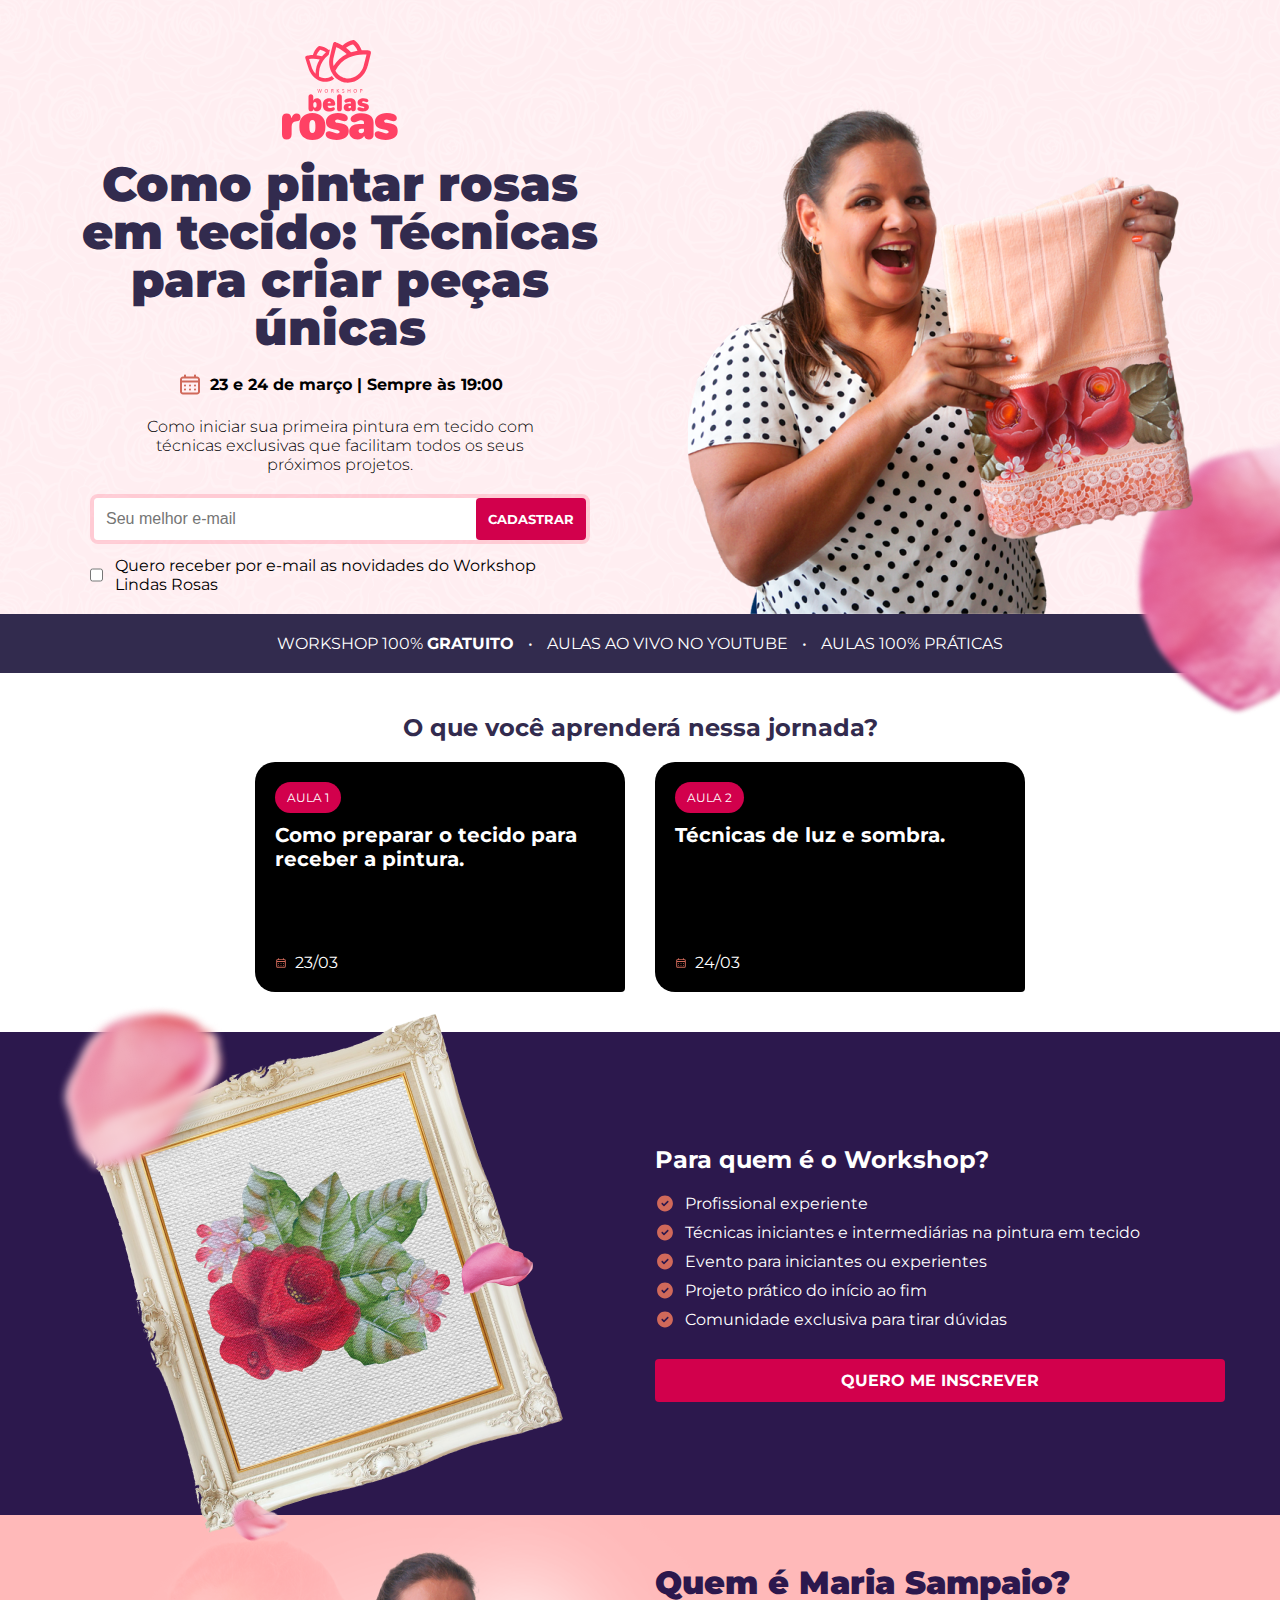
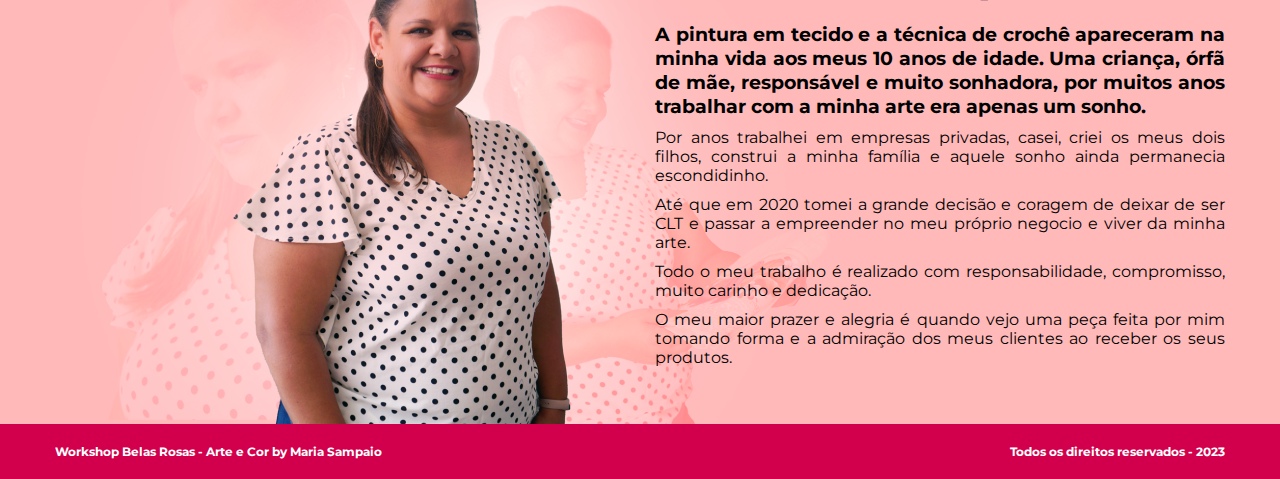
==== index.html @ 1a1a2178 "✨feature: envio do formulario utilizando api" ====
<!DOCTYPE html>
<html lang="pt-BR">
<head>
  <meta charset="UTF-8">
  <meta http-equiv="X-UA-Compatible" content="IE=edge" />
  <meta name="viewport" content="width=device-width, initial-scale=1.0" />
  <meta name="title" content="Workshop Belas Rosas" />
  <meta name="description" content="Participe do Workshop Belas Rosas e aprenda técnicas avançadas de pintura em tecido para criar rosas realistas e personalizadas." />
  <meta name="keywords" content="Pintura em tecido, Rosas, Técnicas de pintura, Peças únicas, Arte em tecido, Pintura artesanal, Estilo floral, Como criar rosas realistas, Aprenda a pintar rosas, Artesanato em tecido, Fazer rosas em tecido, Passo a passo para pintar rosas, Pintura para iniciantes" />

  <meta name="language" content="pt-br" />
  <meta name="copyright" content="Participe do Workshop Belas Rosas e aprenda técnicas avançadas de pintura em tecido para criar rosas realistas e personalizadas." />
  <meta name="distribution" content="global" />
  <meta name="audience" content="all" />
  <meta name="url" content="https://www.workshop.lojaarteecor.com.br/" />
  <meta name="classification" content="Workshop Belas Rosas: Como pintar rosas em tecido" />
  <meta name="category" content="Workshop Belas Rosas: Como pintar rosas em tecido" />
  <meta name="Page-Topic" content="Workshop Belas Rosas: Como pintar rosas em tecido" />
  <meta name="rating" content="general" />
  <meta name="city" content="São Paulo, SP" />
  <meta name="country" content="Brasil" />
  <meta property="publisher" content="Wule Agência Digital" />

  <!-- Google -->
  <meta name="canonical" content="https://www.workshop.lojaarteecor.com.br/" />
  <meta name="googlebot" content="index, follow" />
  <meta name="geo.placename" content="Brasil" />
  <meta name="geo.region" content="São Paulo, SP" />

  <!-- Twitter -->
  <meta name="twitter:card" content="https://www.workshop.lojaarteecor.com.br/images/card.png" />
  <meta name="twitter:image" content="https://www.workshop.lojaarteecor.com.br/images/card.png" />
  <meta name="twitter:site" content="https://www.workshop.lojaarteecor.com.br/" />
  <meta name="twitter:title" content="Workshop Belas Rosas" />
  <meta name="twitter:description" content="Participe do Workshop Belas Rosas e aprenda técnicas avançadas de pintura em tecido para criar rosas realistas e personalizadas." />
  <meta name="twitter:image:src" content="https://www.workshop.lojaarteecor.com.br/images/card.png" />

  <!-- Facebook -->
  <meta property="og:title" content="Workshop Belas Rosas - Faça sua inscrição" />
  <meta property="og:type" content="website" />
  <meta property="og:url" content="https://www.workshop.lojaarteecor.com.br/" />
  <meta property="og:site_name" content="Workshop Belas Rosas" />
  <meta property="og:author" content="Wule Agência Digital" />
  <meta property="og:locale" content="pt_BR" />
  <meta property="og:region" content="Brasil" />
  <meta property="og:image" content="https://www.workshop.lojaarteecor.com.br/images/card.png" />
  <meta property="og:image:type" content="image/jpg" />
  <meta property="og:image:width" content="250" />
  <meta property="og:image:height" content="250" />
  <meta property="og:description" content="Participe do Workshop Belas Rosas e aprenda técnicas avançadas de pintura em tecido para criar rosas realistas e personalizadas. Este guia prático e passo a passo é perfeito para iniciantes e artistas experientes que desejam aprimorar suas habilidades de pintura em tecido e criar peças únicas." />
  
  <meta name="robots" content="index, follow" />

  <link rel="icon" href="https://www.workshop.lojaarteecor.com.br/favicon.png" type="image/x-icon" />
  <link rel="shortcut icon" type="image/x-icon" href="https://www.workshop.lojaarteecor.com.br/favicon.png" />

  <title>Workshop Belas Rosas - Faça sua inscrição</title>
  <link rel="stylesheet" href="./css/bootstrap-grid.min.css" />
  <link rel="stylesheet" href="./css/style.css" />
  <link rel="preconnect" href="https://fonts.googleapis.com" />
  <link rel="preconnect" href="https://fonts.gstatic.com" crossorigin />
  <link href="https://fonts.googleapis.com/css2?family=Montserrat:wght@300;400;500;600;700;800&display=swap" rel="stylesheet" />
  <!-- Google Tag Manager -->
  <script>(function(w,d,s,l,i){w[l]=w[l]||[];w[l].push({'gtm.start':
    new Date().getTime(),event:'gtm.js'});var f=d.getElementsByTagName(s)[0],
    j=d.createElement(s),dl=l!='dataLayer'?'&l='+l:'';j.async=true;j.src=
    'https://www.googletagmanager.com/gtm.js?id='+i+dl;f.parentNode.insertBefore(j,f);
    })(window,document,'script','dataLayer','GTM-PNMHMGB');</script>
    <!-- End Google Tag Manager -->
</head>
<body>
  <header>
    <div class="container">
      <div class="row">
        <div class="col-xl-6 content" id="form">
          <img src="./images/workshop-belas-rosas.svg" class="logo" alt="Workshop Belas Rosas">
          <h1>Como pintar rosas em tecido: Técnicas para criar peças únicas</h1>
          <p class="date"><img src="./images/calender.svg" alt="Período"> 23 e 24 de março | Sempre às 19:00</p>
          <p class="caption">Como iniciar sua primeira pintura em tecido
            com técnicas exclusivas que facilitam
            todos os seus próximos projetos.</p>
          <form id="subscription">
            <div class="form">
              <input type="mail" id="email" required name="email" placeholder="Seu melhor e-mail">
              <button onclick="dataLayer.push({'event': 'cadastrar'})">Cadastrar</button>
            </div>
            <p class="therms"><input type="checkbox" id="therm" /> <label for="therm">Quero receber por e-mail as novidades do Workshop Lindas Rosas</label></p>
          </form>
        </div>
        <div class="col-xl-6 headline"><img src="./images/capa-tecnicas.png" alt="Workshop Belas Rosas"></div>
      </div>
    </div>
  </header>
  <main>
    <section class="target">
      <div class="container">
        <div class="row">
          <div class="col-12 text-center">WORKSHOP 100% <strong>GRATUITO</strong> <span>•</span> AULAS AO VIVO NO YOUTUBE <span>•</span> AULAS 100% PRÁTICAS</div>
        </div>
      </div>
    </section>
    <section class="container journey">
      <div class="row">
        <div class="col-12 text-center"><h2>O que você aprenderá nessa jornada?</h2></div>
        <div class="col-xl-4">
          <a href="">
            <span class="tag">AULA 1</span>
            <h2>Como preparar o tecido para receber a pintura.</h2>
            <span class="date"><img src="./images/calender.svg" alt="Calendário"> 23/03</span>
          </a>
        </div>
        <div class="col-xl-4">
          <a href="">
            <span class="tag">AULA 2</span>
            <h2>Técnicas de luz e sombra.</h2>
            <span class="date"><img src="./images/calender.svg" alt="Calendário"> 24/03</span>
          </a>
        </div>
      </div>
    </section>
    <section class="workshop-target">
      <div class="container">
        <div class="row">
          <div class="col-xl-6"><img src="./images/quadro-rosas.png" alt="Para quem é o Workshop?"></div>
          <div class="col-xl-6 content">
            <h3>Para quem é o Workshop?</h3>
            <ul>
              <li>Profissional experiente</li>
              <li>Técnicas iniciantes e intermediárias na pintura em tecido </li>
              <li>Evento para iniciantes ou experientes</li>
              <li>Projeto prático do início ao fim</li>
              <li>Comunidade exclusiva para tirar dúvidas</li>
            </ul>
            <a href="#form" class="button" onclick="dataLayer.push({'event': 'quero-me-inscrever'})">Quero me inscrever</a>
          </div>
        </div>
      </div>
    </section>
    <section class="about">
      <div class="container">
        <div class="row">
          <div class="col-xl-6 about-image"><img src="./images/about-maria-sampaio.png" alt="Quem é Maria Sampaio?"></div>
          <div class="col-xl-6 content">
            <h4>Quem é Maria Sampaio?</h4>
            <p class="subtitle">A pintura em tecido e a técnica de crochê apareceram na minha vida aos meus 10 anos de idade. Uma criança, órfã de mãe, responsável e muito sonhadora, por muitos anos trabalhar com a minha arte era apenas um sonho.</p>
            <p>Por anos trabalhei em empresas privadas, casei, criei os meus dois filhos, construi a minha família e aquele sonho ainda permanecia escondidinho. </p>
            <p>Até que em 2020 tomei a grande decisão e coragem de deixar de ser CLT e passar a empreender no meu próprio negocio e viver da minha arte.</p>
            <p>Todo o meu trabalho é realizado com responsabilidade, compromisso, muito carinho e dedicação.</p>
            <p>O meu maior prazer e alegria é quando vejo uma peça feita por mim tomando forma e a admiração dos meus clientes ao receber os seus produtos.</p>
          </div>
        </div>
      </div>
    </section>
  </main>
  <footer>
    <div class="container">
      <div class="row">
        <div class="col-xl-6">Workshop Belas Rosas - Arte e Cor by Maria Sampaio</div>
        <div class="col-xl-6 text-end">Todos os direitos reservados - 2023</div>
      </div>
    </div>
  </footer>
  
  <script type='application/ld+json'>
    {
      "@context": "http://www.schema.org",
      "@type": "WebSite",
      "name": "Workshop Belas Rosas",
      "url": "https://www.workshop.lojaarteecor.com.br/",
      "description": "Participe do Workshop Belas Rosas e aprenda técnicas avançadas de pintura em tecido para criar rosas realistas e personalizadas. Este guia prático e passo a passo é perfeito para iniciantes e artistas experientes que desejam aprimorar suas habilidades de pintura em tecido e criar peças únicas.",
      "publisher": "https://wueliton.github.io"
    }
  </script>
  
  <script type="application/ld+json">
    {
      "@context": "http://schema.org",
      "@type": "BreadcrumbList",
      "itemListElement":[
      {
        "@type":"ListItem",
        "position":1,
        "item": { "@id":"https://www.workshop.lojaarteecor.com.br/", "name":"Workshop Belas Rosas", "url":"https://www.workshop.lojaarteecor.com.br/" }
      }
      ]
    }
  </script>

  <script type="application/ld+json">
		{
			"@context": "https://schema.org/",
			"@type": "Event",
			"name": "Workshop Belas Rosas",
			"description": "Participe do Workshop Belas Rosas e aprenda técnicas avançadas de pintura em tecido para criar rosas realistas e personalizadas. Este guia prático e passo a passo é perfeito para iniciantes e artistas experientes que desejam aprimorar suas habilidades de pintura em tecido e criar peças únicas.",
			"startDate": "2023-04-01T09:00-03:00",
			"endDate": "2023-04-01T16:00-03:00",
			"eventAttendanceMode": "https://schema.org/OnlineEventAttendanceMode",
			"location": {
				"@type": "VirtualLocation",
				"url": "https://www.youtube.com.br"
			},
			"organizer": {
				"@type": "Organization",
				"name": "Arte e Cor by Maria Sampaio",
				"url": "https://www.lojaarteecor.com.br/"
			},
			"offers": {
				"@type": "Offer",
				"price": "0",
				"priceCurrency": "BRL",
				"url": "https://www.workshop.lojaarteecor.com.br/"
			},
			"performer": {
				"@type": "Person",
				"name": "Maria Sampaio",
				"url": "https://www.instagram.com/mah_arte_e_cor"
			}
		}
	</script>
  <!-- Google Tag Manager (noscript) -->
  <noscript><iframe src="https://www.googletagmanager.com/ns.html?id=GTM-PNMHMGB"
    height="0" width="0" style="display:none;visibility:hidden"></iframe></noscript>
    <!-- End Google Tag Manager (noscript) -->
  <script>
    document.getElementById('form').addEventListener('submit', function(event) {
      event.preventDefault();
      if(!document.getElementById('therm').checked) {
        alert('É necessário aceitar as comunicações por e-mail');
        return;
      };

      const email = document.getElementById('email').value;
      if(!email) {
        alert('É necessário informar um e-mail');
        return;
      };

      fetch('https://www.api.lojaarteecor.com.br/.netlify/functions/api/sendmail', {
        method: 'POST',
        headers: {
          "Content-Type": "application/json"
        },
        body: JSON.stringify({ email })
      }).then((res) => alert('Enviado com sucesso')).catch((err) => {
        alert('Erro ao enviar o formulário, tente novamente mais tarde');
      });
    });
  </script>
</body>
</html>
---- css/style.css ----
*, 
*:after,
*:before {
  margin: 0;
  padding: 0;
  box-sizing: border-box;
  text-decoration: none;
  scroll-behavior: smooth;
}

body{
  font-size: 100%;
  list-style-type: none;
  font-family: 'Montserrat';
}

img {
  display: block;
}

button, .button {
  padding: 12px;
  text-transform: uppercase;
  background: #D2004C;
  color: white;
  border: 0;
  border-radius: 4px;
  font-weight: bold;
  cursor: pointer;
  text-align: center;
  font-family: Montserrat;
}

h1 {
  font-size: 3em;
  line-height: 1em;
  font-weight: 900;
  color: #322B4E;
}

.caption {
  max-width: 400px;
  font-weight: 300;
}

.text-center {
  text-align: center;
}

.text-end {
  text-align: right;
}

.content {
  justify-content: center;
  display: flex;
  flex-direction: column;
}

.container {
  max-width: 1200px;
  padding: 40px 15px;
  margin: auto;
}

header {
  background: url(../images/background-pattern.png) repeat #FFEEF1;
}

header .logo {
  color: red;
}

header .container {
  padding-bottom: 0;
}

header .container .content {
  text-align: center;
  align-items: center;
  gap: 20px;
  padding-bottom: 20px;
}

header .date {
  display: flex;
  gap: 8px;
  align-items: center;
  font-weight: bold;
}

header .headline {
  display: flex;
  align-items: flex-end;
}

header .headline img {
  margin-left: auto;
  margin-right: auto;
  max-width: 100%;
}

header::before {
  content: '';
  height: 400px;
  width: 200px;
  background: url(../images/background-petal.png) no-repeat;
  background-position: left top;
  position: absolute;
  right: 0;
  top: 350px;
}

header .form {
  display: flex;
  width: 100%;
  max-width: 500px;
  border-radius: 8px;
  border: 4px solid #ff416433;
}

header .therms {
  max-width: 500px;
  display: flex;
  text-align: left;
  margin-top: 12px;
  font-size: 1em;
  gap: 12px;
}

header .form input {
  border: 0;
  padding: 12px;
  border-radius: 4px 0 0 4px;
  width: 100%;
  outline: none;
  font-size: 16px;
}

.target {
  background: #322B4E;
  color: white;
}

.target .container {
  padding: 20px 15px;
}

.target span {
  margin: 0 10px;
}

.journey .row {
  justify-content: center;
}

.journey h2 {
  font-size: 1.5em;
  margin-bottom: 20px;
  color: #322B4E;
}

.journey a {
  padding: 20px;
  background: black;
  color: white;
  border-radius: 20px 20px 4px 20px;
  display: flex;
  flex-direction: column;
  gap: 10px;
  align-items: flex-start;
  height: 230px;
}

.journey a h2 {
  color: white;
  font-size: 1.25em;
}

.journey .tag {
  font-size: 0.75em;
  background-color: #D2004C;
  padding: 8px 12px;
  border-radius: 20px;
}

.journey .date {
  margin-top: auto;
  display: flex;
  gap: 8px;
  align-items: center;
}

.journey .date img {
  height: 12px;
  width: 12px;
}

.workshop-target {
  background-color: #2C184D;
  color: white;
}

.workshop-target img {
  margin-top: -100px;
  margin-bottom: -100px;
  position: relative;
  z-index: 2;
}

.workshop-target h3 {
  font-size: 1.5em;
  margin-bottom: 20px;
}

.workshop-target ul {
  list-style: none;
  display: flex;
  gap: 10px;
  flex-direction: column;
  padding-left: 30px;
  margin-bottom: 30px;
}

.workshop-target ul li::before {
  content: '';
  height: 20px;
  width: 20px;
  position: absolute;
  background: url(../images/check-circle.svg) no-repeat;
  background-size: contain;
  margin-left: -30px;
}

.about {
  background-color: #FFB9B9;
}

.about .container {
  padding: 0 15px;
}

.about h4 {
  font-size: 2em;
  margin-bottom: 20px;
  color: #2C184D;
  font-weight: 900;
}

.about p {
  margin-bottom: 10px;
  text-align: justify;
}

.about .subtitle {
  font-size: 1.2em;
  font-weight: 700;
}

footer {
  background: #D2004C;
  color: white;
  font-weight: bold;
  font-size: 0.75em;
}

footer .container {
  padding: 20px 15px;
}

@media (max-width: 1199px) {
  header .content {
    margin-bottom: 30px;
  }

  header::before {
    display: none;
  }

  .journey .row {
    gap: 20px;
  }

  .workshop-target {
    text-align: center;
  }

  .workshop-target img {
    margin: auto;
    margin-top: -90px;
    max-width: 100%;
  }

  .about .container {
    padding-top: 30px;
  }

  .about .row {
    flex-direction: column-reverse;
  }

  .about .about-image img {
    width: 100%;
    height: 400px;
    object-fit: cover;
  }

  footer * {
    text-align: center!important;
  }
}
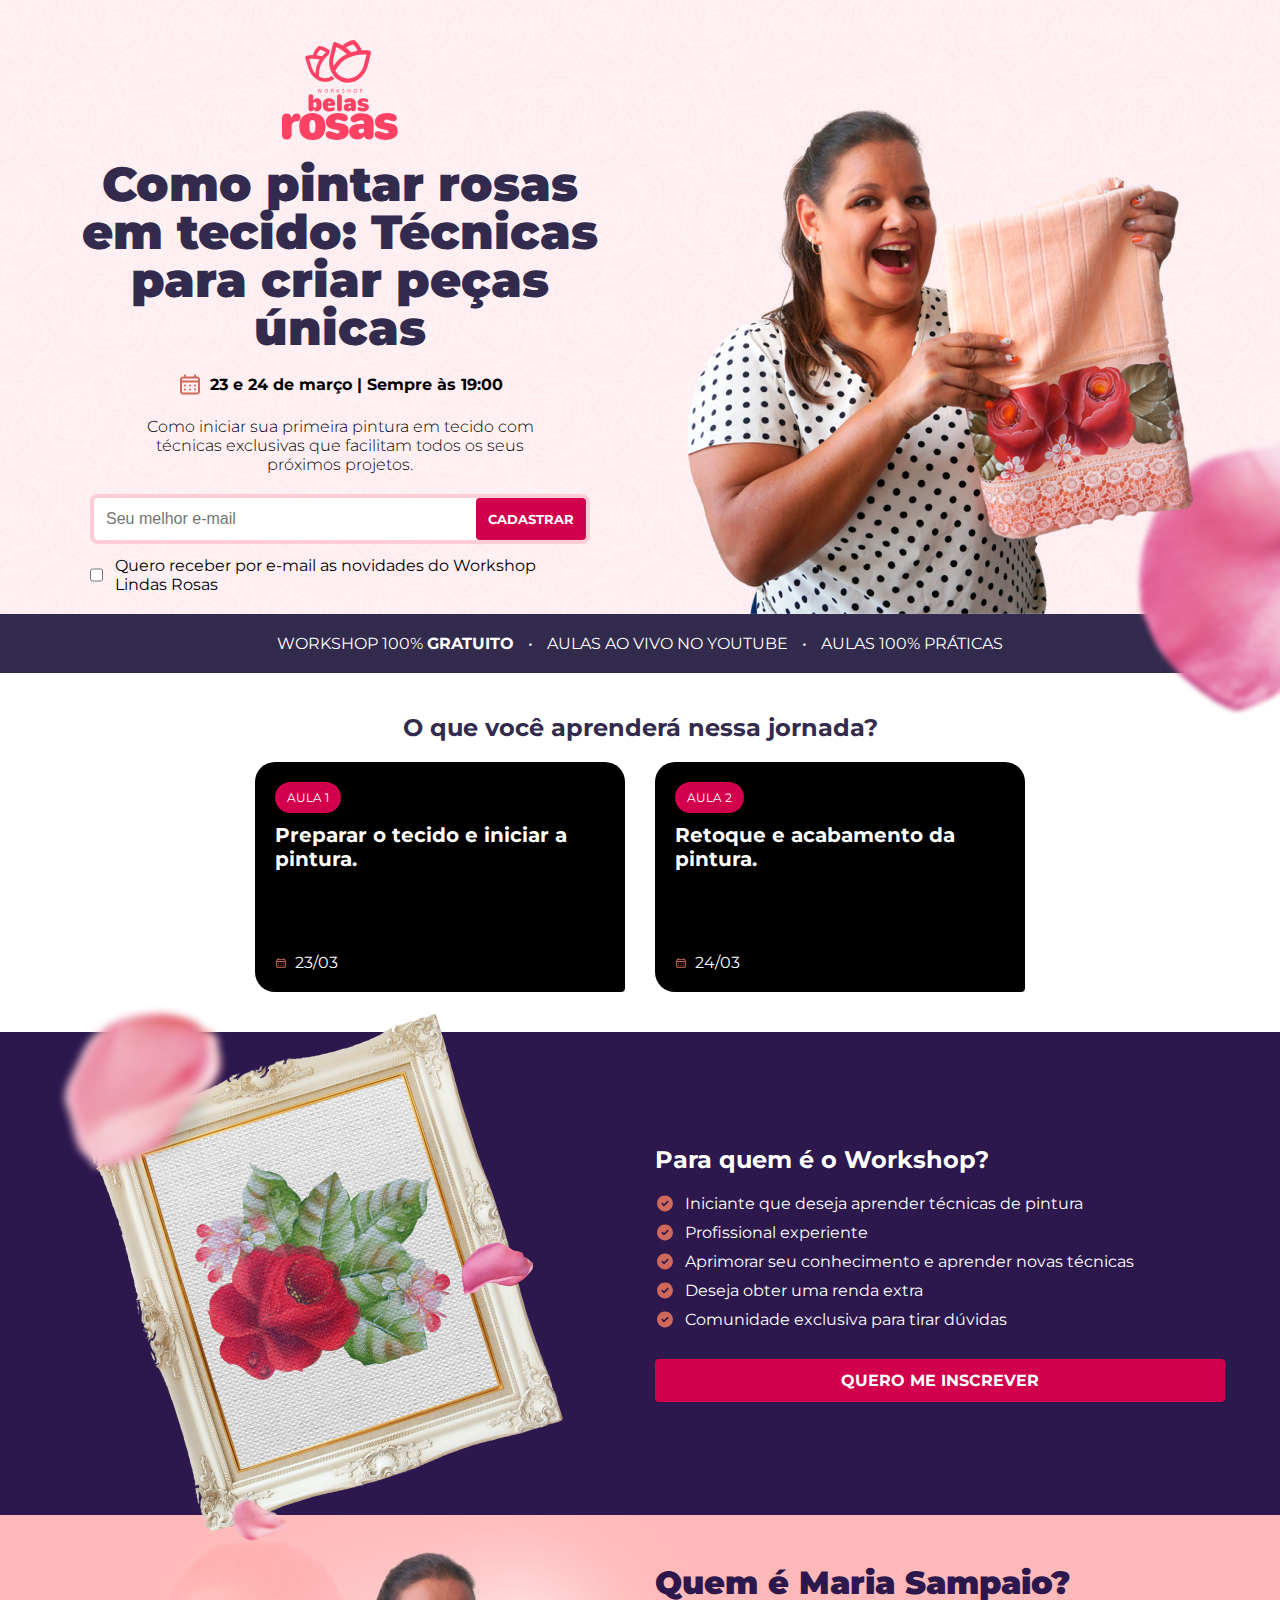
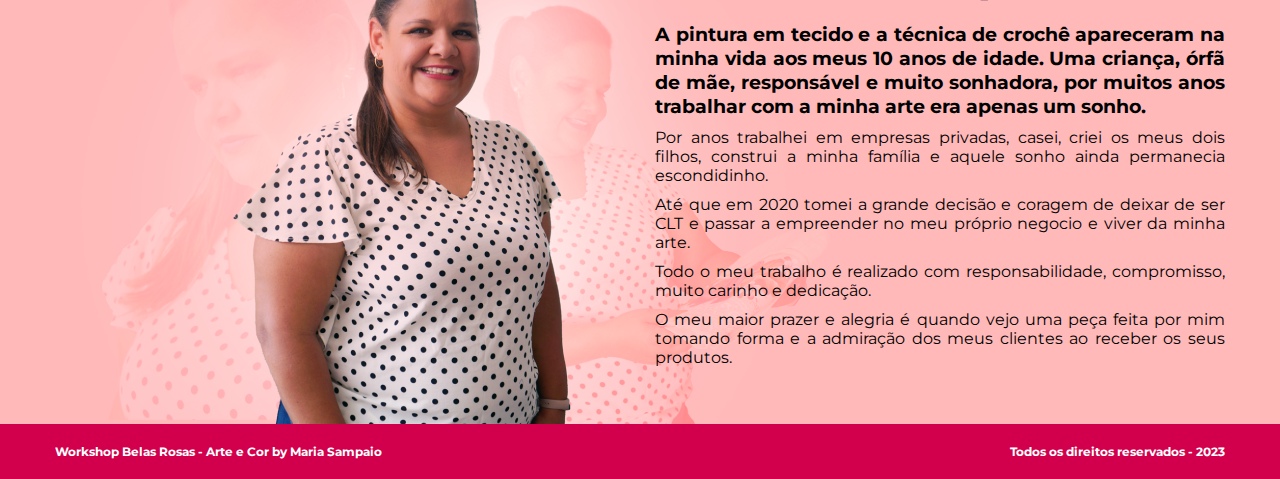
==== commit 28c2a49a: "✨feature: modificado texto principal" ====
--- a/index.html
+++ b/index.html
@@ -67,6 +67,15 @@
     'https://www.googletagmanager.com/gtm.js?id='+i+dl;f.parentNode.insertBefore(j,f);
     })(window,document,'script','dataLayer','GTM-PNMHMGB');</script>
     <!-- End Google Tag Manager -->
+    <!-- Google tag (gtag.js) -->
+  <script async src="https://www.googletagmanager.com/gtag/js?id=G-QJ3HW2631Z"></script>
+  <script>
+    window.dataLayer = window.dataLayer || [];
+    function gtag(){dataLayer.push(arguments);}
+    gtag('js', new Date());
+
+    gtag('config', 'G-QJ3HW2631Z');
+  </script>
 </head>
 <body>
   <header>
@@ -81,10 +90,10 @@
             todos os seus próximos projetos.</p>
           <form id="subscription">
             <div class="form">
-              <input type="mail" id="email" required name="email" placeholder="Seu melhor e-mail">
-              <button onclick="dataLayer.push({'event': 'cadastrar'})">Cadastrar</button>
+              <input type="mail" id="email" tabindex="1" required name="email" placeholder="Seu melhor e-mail">
+              <button tabindex="3" onclick="dataLayer.push({'event': 'cadastrar'})">Cadastrar</button>
             </div>
-            <p class="therms"><input type="checkbox" id="therm" /> <label for="therm">Quero receber por e-mail as novidades do Workshop Lindas Rosas</label></p>
+            <p class="therms"><input type="checkbox" tabindex="2" id="therm" /> <label for="therm">Quero receber por e-mail as novidades do Workshop Lindas Rosas</label></p>
           </form>
         </div>
         <div class="col-xl-6 headline"><img src="./images/capa-tecnicas.png" alt="Workshop Belas Rosas"></div>
@@ -105,14 +114,14 @@
         <div class="col-xl-4">
           <a href="">
             <span class="tag">AULA 1</span>
-            <h2>Como preparar o tecido para receber a pintura.</h2>
+            <h2>Preparar o tecido e iniciar a pintura.</h2>
             <span class="date"><img src="./images/calender.svg" alt="Calendário"> 23/03</span>
           </a>
         </div>
         <div class="col-xl-4">
           <a href="">
             <span class="tag">AULA 2</span>
-            <h2>Técnicas de luz e sombra.</h2>
+            <h2>Retoque e acabamento da pintura.</h2>
             <span class="date"><img src="./images/calender.svg" alt="Calendário"> 24/03</span>
           </a>
         </div>
@@ -125,13 +134,13 @@
           <div class="col-xl-6 content">
             <h3>Para quem é o Workshop?</h3>
             <ul>
+              <li>Iniciante que deseja aprender técnicas de pintura</li>
               <li>Profissional experiente</li>
-              <li>Técnicas iniciantes e intermediárias na pintura em tecido </li>
-              <li>Evento para iniciantes ou experientes</li>
-              <li>Projeto prático do início ao fim</li>
+              <li>Aprimorar seu conhecimento e aprender novas técnicas</li>
+              <li>Deseja obter uma renda extra</li>
               <li>Comunidade exclusiva para tirar dúvidas</li>
             </ul>
-            <a href="#form" class="button" onclick="dataLayer.push({'event': 'quero-me-inscrever'})">Quero me inscrever</a>
+            <a href="#form" id="subscribe-btn" class="button" onclick="dataLayer.push({'event': 'quero-me-inscrever'})">Quero me inscrever</a>
           </div>
         </div>
       </div>
@@ -241,10 +250,16 @@
           "Content-Type": "application/json"
         },
         body: JSON.stringify({ email })
-      }).then((res) => alert('Enviado com sucesso')).catch((err) => {
+      }).then((res) => {
+        window.location.href = "./entrar-no-grupo.html";
+      }).catch((err) => {
         alert('Erro ao enviar o formulário, tente novamente mais tarde');
       });
     });
+
+    document.getElementById('subscribe-btn').addEventListener('click', function() {
+      setTimeout(() => document.querySelector('#email').focus(), 500);
+    })
   </script>
 </body>
 </html>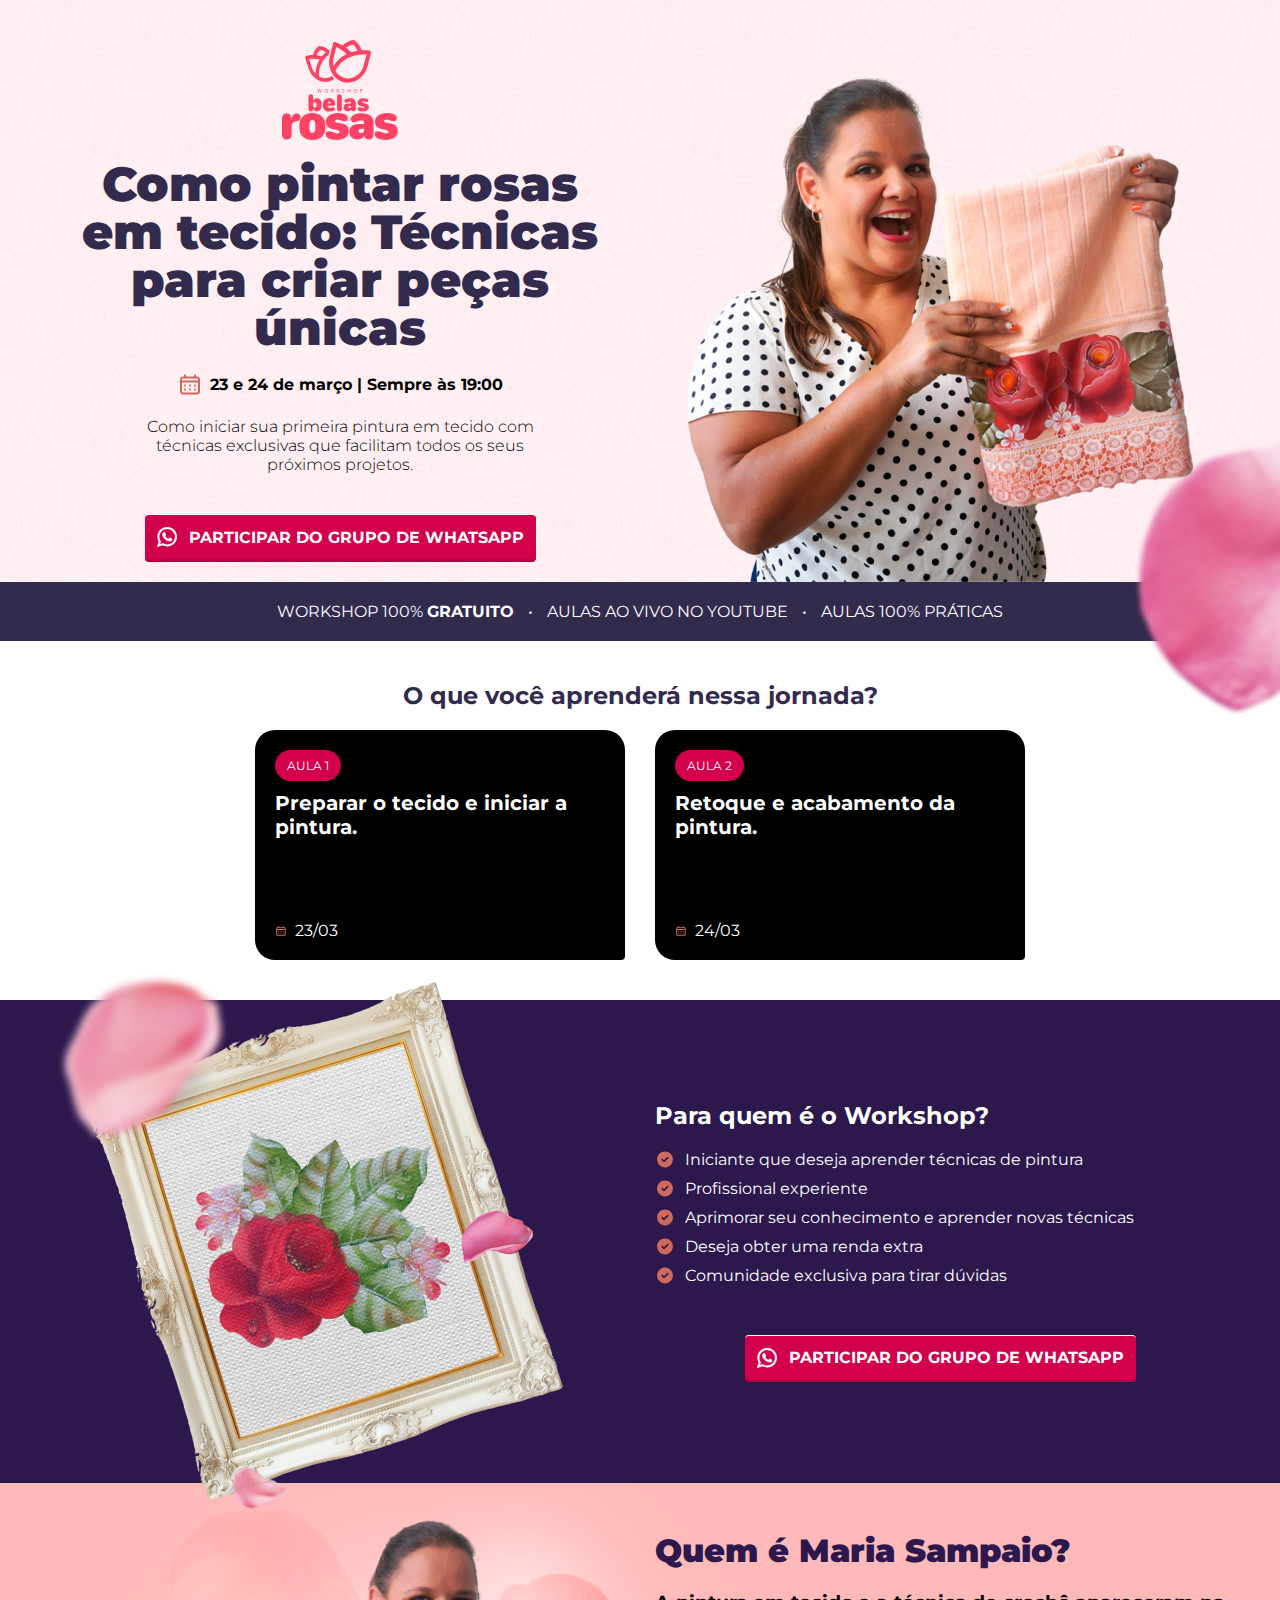
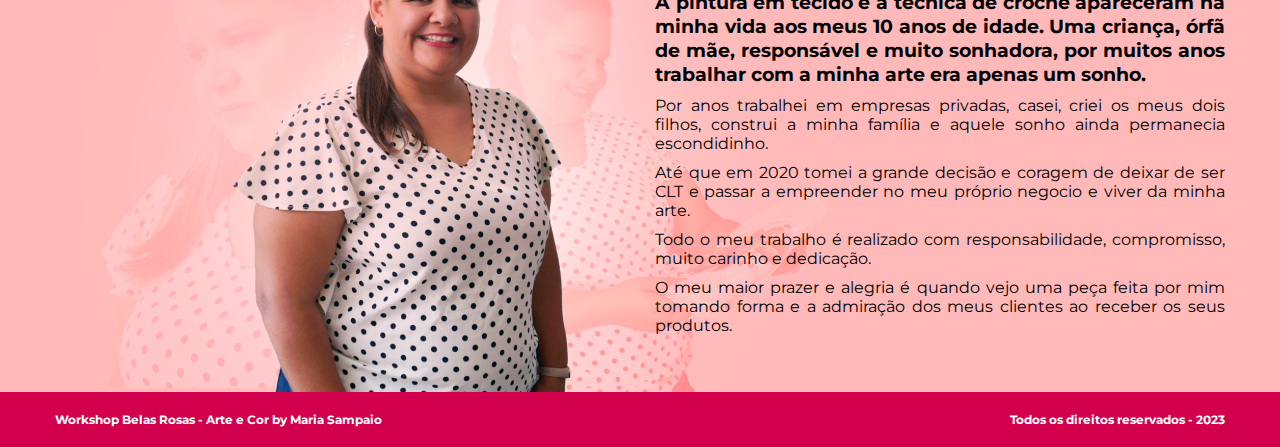
==== commit db9d2cf6: "✨feature: ajuste no link para inscrição" ====
--- a/index.html
+++ b/index.html
@@ -76,6 +76,23 @@
 
     gtag('config', 'G-QJ3HW2631Z');
   </script>
+  <!-- Meta Pixel Code -->
+  <script>
+  !function(f,b,e,v,n,t,s)
+  {if(f.fbq)return;n=f.fbq=function(){n.callMethod?
+  n.callMethod.apply(n,arguments):n.queue.push(arguments)};
+  if(!f._fbq)f._fbq=n;n.push=n;n.loaded=!0;n.version='2.0';
+  n.queue=[];t=b.createElement(e);t.async=!0;
+  t.src=v;s=b.getElementsByTagName(e)[0];
+  s.parentNode.insertBefore(t,s)}(window, document,'script',
+  'https://connect.facebook.net/en_US/fbevents.js');
+  fbq('init', '248419677110282');
+  fbq('track', 'PageView');
+  </script>
+  <noscript><img height="1" width="1" style="display:none"
+  src="https://www.facebook.com/tr?id=248419677110282&ev=PageView&noscript=1"
+  /></noscript>
+  <!-- End Meta Pixel Code -->
 </head>
 <body>
   <header>
@@ -88,13 +105,14 @@
           <p class="caption">Como iniciar sua primeira pintura em tecido
             com técnicas exclusivas que facilitam
             todos os seus próximos projetos.</p>
-          <form id="subscription">
+          <p><a href="https://chat.whatsapp.com/I4E0NWsTrMRJj8M0JzmorG" class="group-link"><img src="./images/whatsapp-svgrepo-com.svg" alt="Grupo de WhatsApp" /> Participar do Grupo de WhatsApp</a></p>
+          <!-- <form id="subscription">
             <div class="form">
               <input type="mail" id="email" tabindex="1" required name="email" placeholder="Seu melhor e-mail">
               <button tabindex="3" onclick="dataLayer.push({'event': 'cadastrar'})">Cadastrar</button>
             </div>
             <p class="therms"><input type="checkbox" tabindex="2" id="therm" /> <label for="therm">Quero receber por e-mail as novidades do Workshop Lindas Rosas</label></p>
-          </form>
+          </form> -->
         </div>
         <div class="col-xl-6 headline"><img src="./images/capa-tecnicas.png" alt="Workshop Belas Rosas"></div>
       </div>
@@ -112,14 +130,14 @@
       <div class="row">
         <div class="col-12 text-center"><h2>O que você aprenderá nessa jornada?</h2></div>
         <div class="col-xl-4">
-          <a href="">
+          <a href="https://www.youtube.com/watch?v=EgWq7qZKvdc&ab_channel=MariaSampaio" target="_blank">
             <span class="tag">AULA 1</span>
             <h2>Preparar o tecido e iniciar a pintura.</h2>
             <span class="date"><img src="./images/calender.svg" alt="Calendário"> 23/03</span>
           </a>
         </div>
         <div class="col-xl-4">
-          <a href="">
+          <a href="https://www.youtube.com/watch?v=1D1psBnOI-k&ab_channel=MariaSampaio" target="_blank">
             <span class="tag">AULA 2</span>
             <h2>Retoque e acabamento da pintura.</h2>
             <span class="date"><img src="./images/calender.svg" alt="Calendário"> 24/03</span>
@@ -130,7 +148,7 @@
     <section class="workshop-target">
       <div class="container">
         <div class="row">
-          <div class="col-xl-6"><img src="./images/quadro-rosas.png" alt="Para quem é o Workshop?"></div>
+          <div class="col-xl-6"><img src="./images/quadro-rosas.png" class="img-destaque" alt="Para quem é o Workshop?"></div>
           <div class="col-xl-6 content">
             <h3>Para quem é o Workshop?</h3>
             <ul>
@@ -140,7 +158,7 @@
               <li>Deseja obter uma renda extra</li>
               <li>Comunidade exclusiva para tirar dúvidas</li>
             </ul>
-            <a href="#form" id="subscribe-btn" class="button" onclick="dataLayer.push({'event': 'quero-me-inscrever'})">Quero me inscrever</a>
+            <a href="https://chat.whatsapp.com/I4E0NWsTrMRJj8M0JzmorG" class="group-link" onclick="dataLayer.push({'event': 'quero-me-inscrever'})"><img src="./images/whatsapp-svgrepo-com.svg" alt="Grupo de WhatsApp" /> Participar do Grupo de WhatsApp</a>
           </div>
         </div>
       </div>
--- a/css/style.css
+++ b/css/style.css
@@ -111,6 +111,48 @@
   top: 350px;
 }
 
+.group-link {
+  padding: 12px;
+  text-transform: uppercase;
+  background: #D2004C;
+  color: white;
+  border: 0;
+  border-radius: 4px;
+  font-weight: bold;
+  cursor: pointer;
+  text-align: left;
+  font-family: Montserrat;
+  margin-top: 20px;
+  animation: ease-in-out zoom 0.5s infinite alternate;
+  transition: all 0.2s;
+  max-width: max-content;
+  border-bottom: 3px solid #b80144;
+  border-top: 1px solid white;
+  display: flex;
+  align-items: center;
+  justify-content: center;
+  gap: 12px;
+  display: flex;
+  flex-direction: row;
+  margin-left: auto;
+  margin-right: auto;
+}
+
+.group-link:hover {
+  animation: none;
+  transform: scale(1.3);
+}
+
+.group-link img {
+  width: 20px;
+  height: 20px;
+}
+
+@keyframes zoom {
+  from { transform: scale(1); }
+  to { transform: scale(1.05); }
+}
+
 header .form {
   display: flex;
   width: 100%;
@@ -285,7 +327,7 @@
     text-align: center;
   }
 
-  .workshop-target img {
+  .workshop-target img.img-destaque {
     margin: auto;
     margin-top: -90px;
     max-width: 100%;
